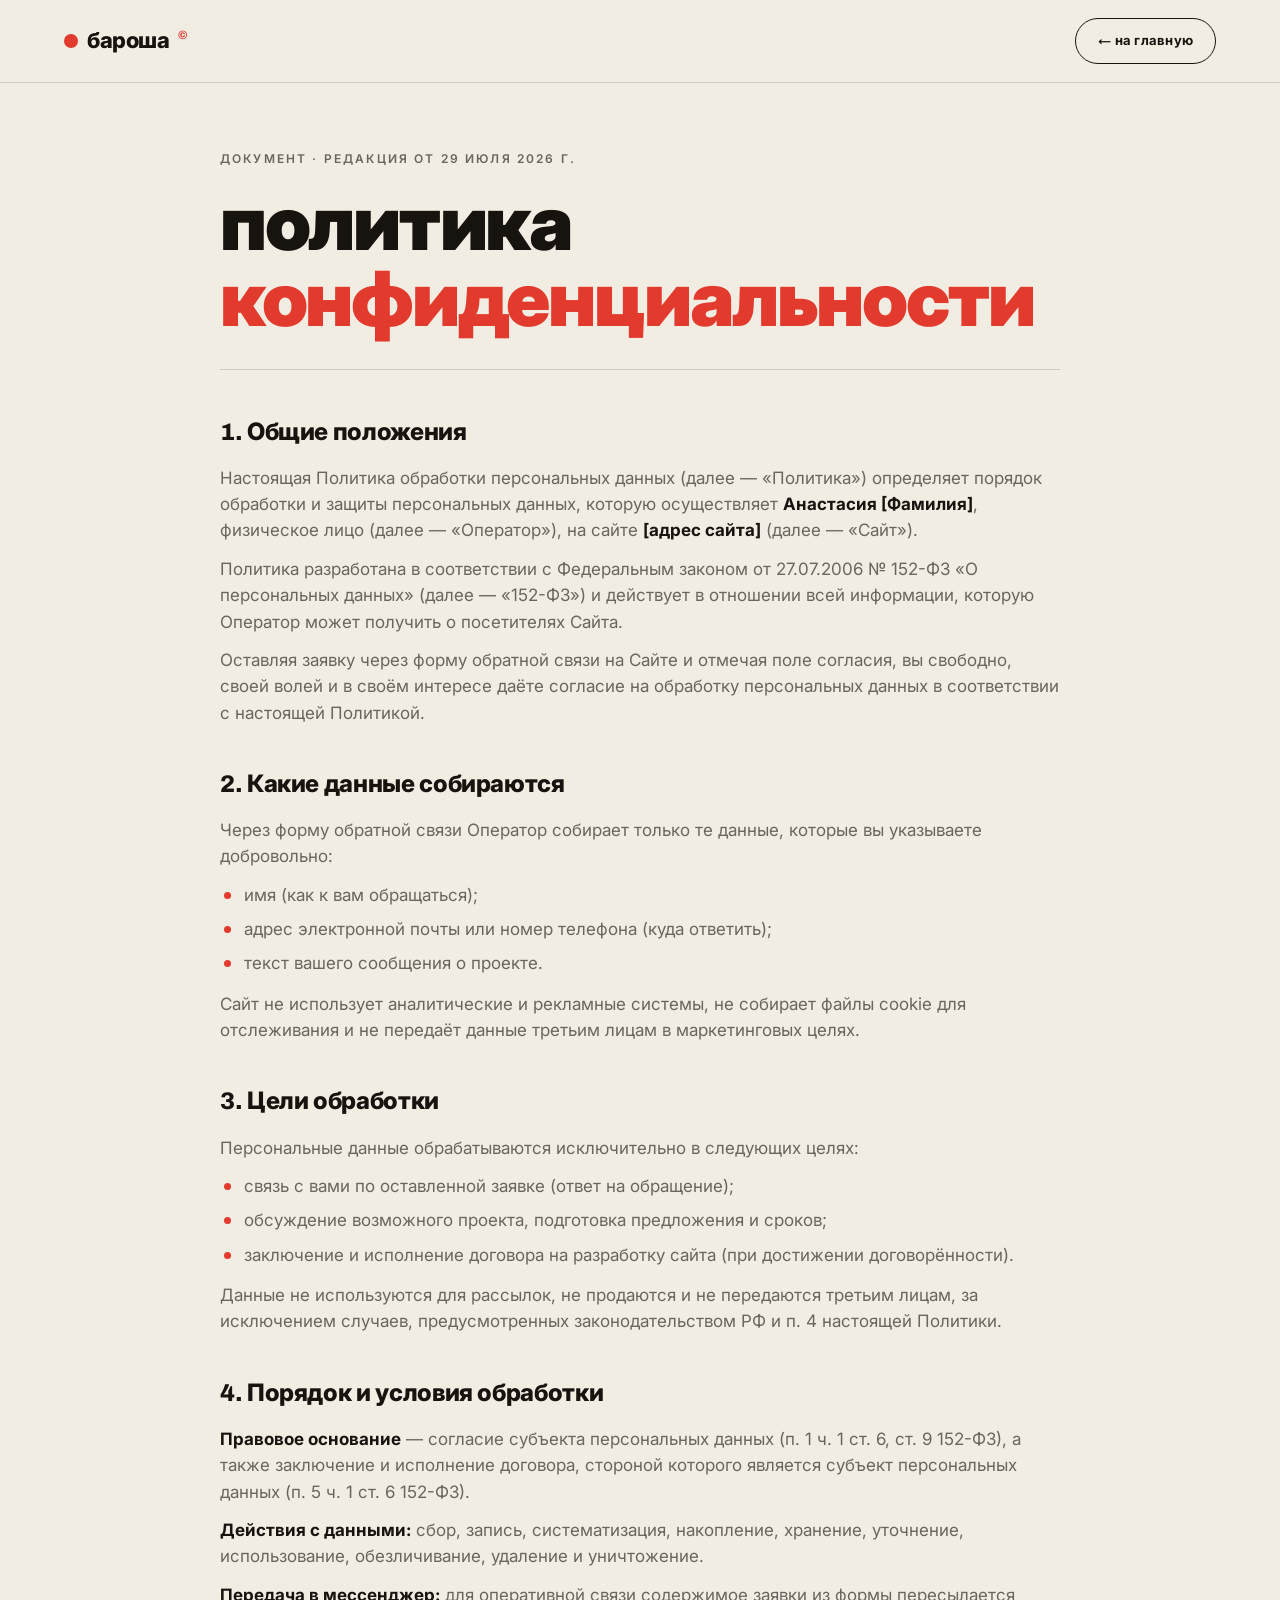
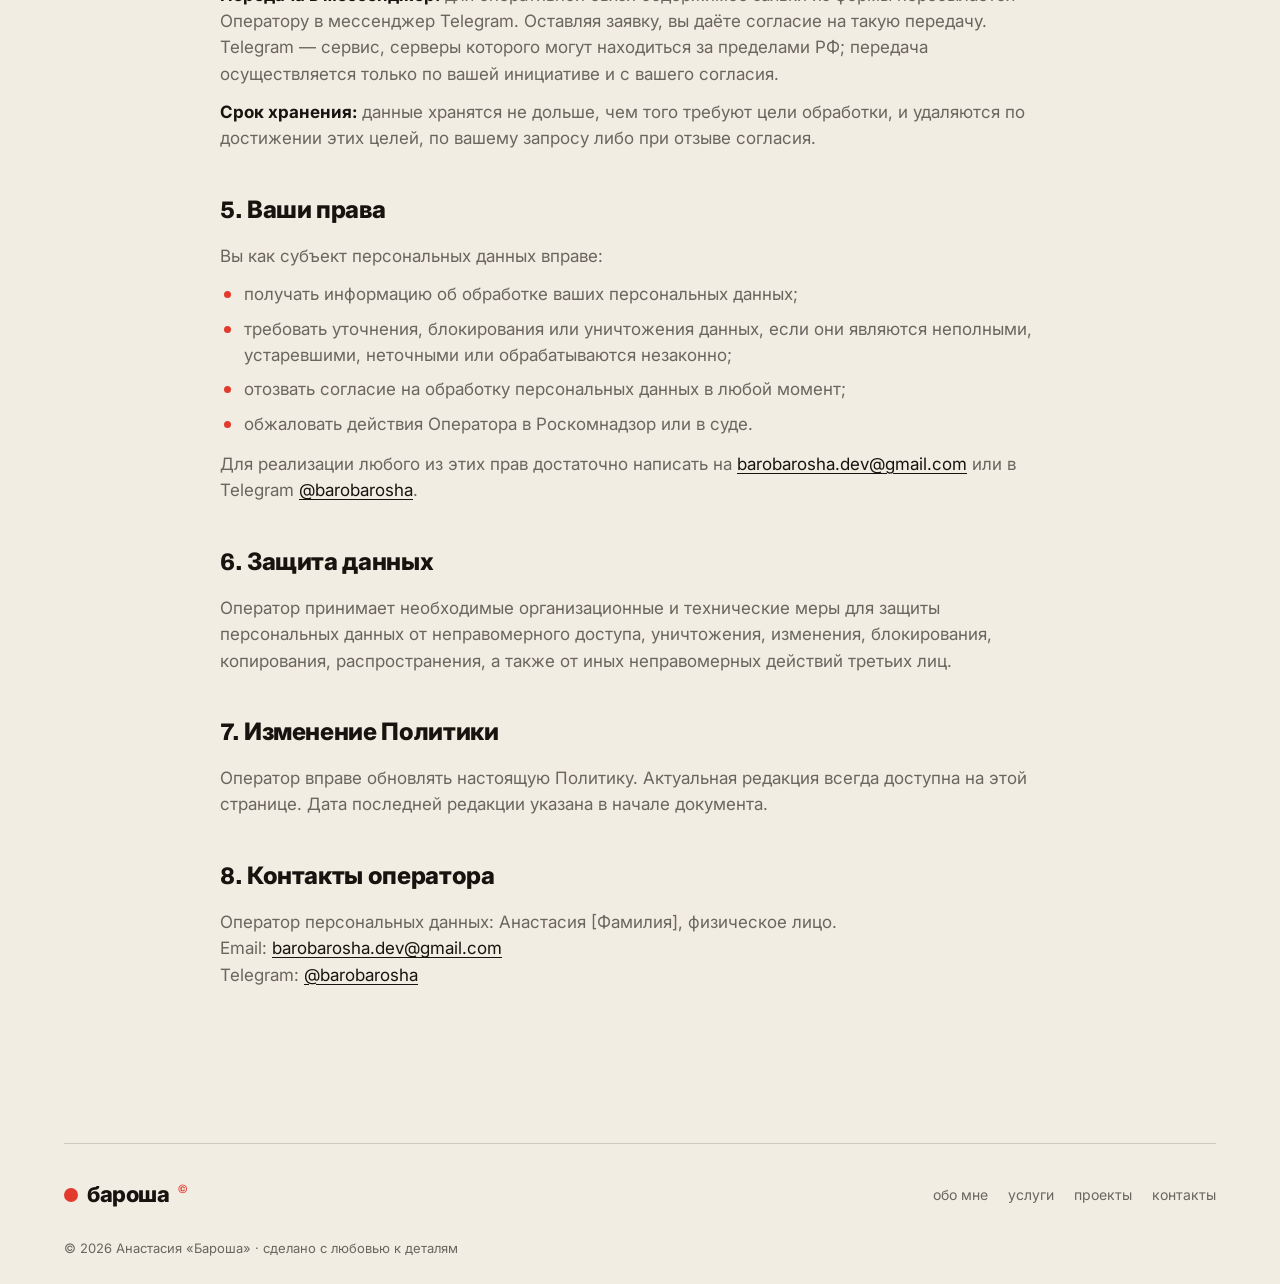
==== privacy.html @ 968bc537 "Портфолио Бароши" ====
<!DOCTYPE html>
<html lang="ru">
<head>
  <meta charset="UTF-8">
  <meta name="viewport" content="width=device-width, initial-scale=1.0">
  <title>Политика конфиденциальности — Бароша</title>
  <meta name="description" content="Политика обработки персональных данных сайта Анастасии «Бароши» — веб-разработчика. Порядок сбора, хранения и защиты персональных данных по 152-ФЗ.">
  <meta name="robots" content="noindex">
  <link rel="icon" href="data:image/svg+xml,<svg xmlns='http://www.w3.org/2000/svg' viewBox='0 0 100 100'><circle cx='50' cy='50' r='44' fill='%23E23A2D'/></svg>">
  <link rel="preconnect" href="https://fonts.googleapis.com">
  <link rel="preconnect" href="https://fonts.gstatic.com" crossorigin>
  <link href="https://fonts.googleapis.com/css2?family=Archivo:ital,wght@0,400;0,500;0,600;0,700;0,800;0,900;1,700&family=Inter:wght@400;500;600&display=swap" rel="stylesheet">
  <link rel="stylesheet" href="css/style.css">
</head>
<body>

  <header class="header is-scrolled">
    <div class="header__inner">
      <a href="index.html" class="logo" aria-label="На главную">
        <span class="logo__dot"></span>бароша<span class="logo__sup">©</span>
      </a>
      <a href="index.html" class="btn btn--ghost btn--sm header__back">← на главную</a>
    </div>
  </header>

  <main class="legal">
    <div class="legal__inner">
      <p class="legal__eyebrow">документ · редакция от 29 июля 2026 г.</p>
      <h1 class="legal__title">политика <em>конфиденциальности</em></h1>

      <div class="legal__body">

        <section>
          <h2>1. Общие положения</h2>
          <p>
            Настоящая Политика обработки персональных данных (далее — «Политика») определяет порядок
            обработки и защиты персональных данных, которую осуществляет
            <b>Анастасия [Фамилия]</b>, физическое лицо (далее — «Оператор»),
            на сайте <b>[адрес сайта]</b> (далее — «Сайт»).
          </p>
          <p>
            Политика разработана в соответствии с Федеральным законом от 27.07.2006 № 152-ФЗ
            «О персональных данных» (далее — «152-ФЗ») и действует в отношении всей информации,
            которую Оператор может получить о посетителях Сайта.
          </p>
          <p>
            Оставляя заявку через форму обратной связи на Сайте и отмечая поле согласия, вы свободно,
            своей волей и в своём интересе даёте согласие на обработку персональных данных
            в соответствии с настоящей Политикой.
          </p>
        </section>

        <section>
          <h2>2. Какие данные собираются</h2>
          <p>Через форму обратной связи Оператор собирает только те данные, которые вы указываете добровольно:</p>
          <ul>
            <li>имя (как к вам обращаться);</li>
            <li>адрес электронной почты или номер телефона (куда ответить);</li>
            <li>текст вашего сообщения о проекте.</li>
          </ul>
          <p>
            Сайт не использует аналитические и рекламные системы, не собирает файлы cookie
            для отслеживания и не передаёт данные третьим лицам в маркетинговых целях.
          </p>
        </section>

        <section>
          <h2>3. Цели обработки</h2>
          <p>Персональные данные обрабатываются исключительно в следующих целях:</p>
          <ul>
            <li>связь с вами по оставленной заявке (ответ на обращение);</li>
            <li>обсуждение возможного проекта, подготовка предложения и сроков;</li>
            <li>заключение и исполнение договора на разработку сайта (при достижении договорённости).</li>
          </ul>
          <p>
            Данные не используются для рассылок, не продаются и не передаются третьим лицам,
            за исключением случаев, предусмотренных законодательством РФ и п. 4 настоящей Политики.
          </p>
        </section>

        <section>
          <h2>4. Порядок и условия обработки</h2>
          <p>
            <b>Правовое основание</b> — согласие субъекта персональных данных
            (п. 1 ч. 1 ст. 6, ст. 9 152-ФЗ), а также заключение и исполнение договора,
            стороной которого является субъект персональных данных (п. 5 ч. 1 ст. 6 152-ФЗ).
          </p>
          <p>
            <b>Действия с данными:</b> сбор, запись, систематизация, накопление, хранение,
            уточнение, использование, обезличивание, удаление и уничтожение.
          </p>
          <p>
            <b>Передача в мессенджер:</b> для оперативной связи содержимое заявки из формы
            пересылается Оператору в мессенджер Telegram. Оставляя заявку, вы даёте согласие
            на такую передачу. Telegram — сервис, серверы которого могут находиться за пределами РФ;
            передача осуществляется только по вашей инициативе и с вашего согласия.
          </p>
          <p>
            <b>Срок хранения:</b> данные хранятся не дольше, чем того требуют цели обработки,
            и удаляются по достижении этих целей, по вашему запросу либо при отзыве согласия.
          </p>
        </section>

        <section>
          <h2>5. Ваши права</h2>
          <p>Вы как субъект персональных данных вправе:</p>
          <ul>
            <li>получать информацию об обработке ваших персональных данных;</li>
            <li>требовать уточнения, блокирования или уничтожения данных, если они являются
              неполными, устаревшими, неточными или обрабатываются незаконно;</li>
            <li>отозвать согласие на обработку персональных данных в любой момент;</li>
            <li>обжаловать действия Оператора в Роскомнадзор или в суде.</li>
          </ul>
          <p>
            Для реализации любого из этих прав достаточно написать на
            <a href="mailto:barobarosha.dev@gmail.com">barobarosha.dev@gmail.com</a> или
            в Telegram <a href="https://t.me/barobarosha" target="_blank" rel="noopener">@barobarosha</a>.
          </p>
        </section>

        <section>
          <h2>6. Защита данных</h2>
          <p>
            Оператор принимает необходимые организационные и технические меры для защиты
            персональных данных от неправомерного доступа, уничтожения, изменения,
            блокирования, копирования, распространения, а также от иных неправомерных действий
            третьих лиц.
          </p>
        </section>

        <section>
          <h2>7. Изменение Политики</h2>
          <p>
            Оператор вправе обновлять настоящую Политику. Актуальная редакция всегда доступна
            на этой странице. Дата последней редакции указана в начале документа.
          </p>
        </section>

        <section>
          <h2>8. Контакты оператора</h2>
          <p>
            Оператор персональных данных: Анастасия [Фамилия], физическое лицо.<br>
            Email: <a href="mailto:barobarosha.dev@gmail.com">barobarosha.dev@gmail.com</a><br>
            Telegram: <a href="https://t.me/barobarosha" target="_blank" rel="noopener">@barobarosha</a>
          </p>
        </section>

      </div>
    </div>
  </main>

  <footer class="footer">
    <div class="footer__inner">
      <a href="index.html" class="logo logo--foot"><span class="logo__dot"></span>бароша<span class="logo__sup">©</span></a>
      <nav class="footer__nav" aria-label="Навигация в подвале">
        <a href="index.html#about">обо мне</a>
        <a href="index.html#services">услуги</a>
        <a href="index.html#projects">проекты</a>
        <a href="index.html#contacts">контакты</a>
      </nav>
      <div class="footer__meta">
        <span>© 2026 Анастасия «Бароша» · сделано с любовью к деталям</span>
      </div>
    </div>
  </footer>

</body>
</html>
---- css/style.css ----
:root {
  --bg: #F2EDE3;
  --bg-soft: #EAE3D6;
  --ink: #17130E;
  --ink-60: rgba(23, 19, 14, .62);
  --ink-30: rgba(23, 19, 14, .3);
  --line: rgba(23, 19, 14, .16);
  --red: #E23A2D;
  --red-dark: #C42B20;
  --pink: #F3C4CE;
  --pink-soft: #F9E3E8;
  --white: #FFFDF8;
  --font-display: 'Archivo', 'Inter', sans-serif;
  --font-body: 'Inter', sans-serif;
  --radius: 22px;
  --pad: clamp(20px, 5vw, 72px);
  --ease-out: cubic-bezier(.22, 1, .36, 1);
}

* { margin: 0; padding: 0; box-sizing: border-box; }

html { scroll-behavior: smooth; }

body {
  background: var(--bg);
  color: var(--ink);
  font-family: var(--font-body);
  font-size: 17px;
  line-height: 1.55;
  -webkit-font-smoothing: antialiased;
  overflow-x: hidden;
}

::selection { background: var(--red); color: var(--white); }

img { display: block; max-width: 100%; }
a { color: inherit; text-decoration: none; }
ul, ol { list-style: none; }
button { font: inherit; cursor: pointer; background: none; border: none; color: inherit; }

:focus-visible {
  outline: 2px solid var(--red);
  outline-offset: 3px;
  border-radius: 4px;
}

/* ---------- Кастомный курсор ---------- */
.cursor,
.cursor-ring {
  position: fixed;
  top: 0; left: 0;
  pointer-events: none;
  z-index: 9999;
  border-radius: 50%;
  transform: translate(-50%, -50%);
}
.cursor {
  width: 8px; height: 8px;
  background: var(--red);
}
.cursor-ring {
  width: 38px; height: 38px;
  border: 1.5px solid var(--ink-30);
  transition: width .35s var(--ease-out), height .35s var(--ease-out),
              border-color .35s, background .35s;
}
.cursor-ring.is-hover {
  width: 64px; height: 64px;
  border-color: var(--red);
  background: rgba(226, 58, 45, .08);
}
@media (hover: none), (pointer: coarse) {
  .cursor, .cursor-ring { display: none; }
}

/* ---------- Шапка ---------- */
.header {
  position: fixed;
  top: 0; left: 0; right: 0;
  z-index: 100;
  transition: transform .4s var(--ease-out), background .3s, box-shadow .3s;
}
.header.is-scrolled {
  background: rgba(242, 237, 227, .86);
  backdrop-filter: blur(14px);
  -webkit-backdrop-filter: blur(14px);
  box-shadow: 0 1px 0 var(--line);
}
.header.is-hidden { transform: translateY(-100%); }
.header__inner {
  display: flex;
  align-items: center;
  gap: 28px;
  padding: 18px var(--pad);
}
.logo {
  font-family: var(--font-display);
  font-weight: 800;
  font-size: 22px;
  letter-spacing: -.02em;
  display: inline-flex;
  align-items: center;
  gap: 9px;
}
.logo__dot {
  width: 14px; height: 14px;
  background: var(--red);
  border-radius: 50%;
  display: inline-block;
  animation: pulse 3s ease-in-out infinite;
}
@keyframes pulse { 0%,100% { transform: scale(1);} 50% { transform: scale(.72);} }
.logo__sup { font-size: 12px; color: var(--red); transform: translateY(-6px); }

.nav {
  display: flex;
  gap: 26px;
  margin-left: auto;
}
.nav__link {
  font-size: 14px;
  font-weight: 500;
  text-transform: lowercase;
  letter-spacing: .04em;
  position: relative;
  padding: 4px 0;
}
.nav__link::after {
  content: '';
  position: absolute;
  left: 0; bottom: 0;
  width: 100%; height: 2px;
  background: var(--red);
  transform: scaleX(0);
  transform-origin: right;
  transition: transform .4s var(--ease-out);
}
.nav__link:hover::after { transform: scaleX(1); transform-origin: left; }

.header__cta { margin-left: 8px; }

.burger {
  display: none;
  flex-direction: column;
  gap: 6px;
  padding: 10px;
  margin-left: auto;
}
.burger span {
  width: 26px; height: 2px;
  background: var(--ink);
  transition: transform .35s var(--ease-out), opacity .3s;
}
.burger.is-open span:first-child { transform: translateY(4px) rotate(45deg); }
.burger.is-open span:last-child { transform: translateY(-4px) rotate(-45deg); }

.mobile-menu {
  position: fixed;
  inset: 0;
  background: var(--ink);
  color: var(--bg);
  z-index: 90;
  display: flex;
  flex-direction: column;
  justify-content: center;
  padding: var(--pad);
  transform: translateY(-100%);
  transition: transform .55s var(--ease-out);
}
.mobile-menu.is-open { transform: translateY(0); }
.mobile-menu__nav { display: flex; flex-direction: column; gap: 8px; }
.mobile-menu__link {
  font-family: var(--font-display);
  font-size: clamp(38px, 9vw, 64px);
  font-weight: 800;
  letter-spacing: -.03em;
  line-height: 1.15;
  transition: color .3s, transform .3s;
}
.mobile-menu__link:hover { color: var(--red); transform: translateX(12px); }
.mobile-menu__foot {
  margin-top: 48px;
  font-size: 13px;
  letter-spacing: .12em;
  text-transform: uppercase;
  color: rgba(242, 237, 227, .5);
}

/* ---------- Кнопки ---------- */
.btn {
  display: inline-flex;
  align-items: center;
  gap: 10px;
  font-family: var(--font-display);
  font-weight: 700;
  font-size: 15px;
  letter-spacing: .02em;
  padding: 16px 30px;
  border-radius: 999px;
  border: 1.5px solid var(--ink);
  transition: background .3s, color .3s, border-color .3s, transform .3s;
  will-change: transform;
}
.btn--sm { padding: 12px 22px; font-size: 13px; }
.btn--solid { background: var(--ink); color: var(--bg); }
.btn--solid:hover { background: var(--red); border-color: var(--red); color: var(--white); }
.btn--red { background: var(--red); border-color: var(--red); color: var(--white); }
.btn--red:hover { background: var(--red-dark); border-color: var(--red-dark); }
.btn--ghost { background: transparent; color: var(--ink); }
.btn--ghost:hover { background: var(--ink); color: var(--bg); }
.btn--ghost-light { background: transparent; color: var(--bg); border-color: rgba(242,237,227,.6); }
.btn--ghost-light:hover { background: var(--bg); color: var(--ink); border-color: var(--bg); }
.btn__arrow { transition: transform .3s var(--ease-out); }
.btn:hover .btn__arrow { transform: translateX(5px); }

/* ---------- HERO ---------- */
.hero {
  position: relative;
  min-height: 100svh;
  display: flex;
  flex-direction: column;
  justify-content: flex-end;
  padding-top: 110px;
  overflow: hidden;
}
.hero__grid-lines {
  position: absolute;
  inset: 0;
  background-image:
    linear-gradient(to right, var(--line) 1px, transparent 1px);
  background-size: calc(100% / 6) 100%;
  opacity: .35;
  pointer-events: none;
  mask-image: linear-gradient(to bottom, #000 60%, transparent);
  -webkit-mask-image: linear-gradient(to bottom, #000 60%, transparent);
}
.hero__inner {
  position: relative;
  display: grid;
  grid-template-columns: 1.25fr .9fr;
  gap: 40px;
  align-items: center;
  padding: 0 var(--pad);
  flex: 1;
  width: 100%;
  max-width: 1600px;
  margin: 0 auto;
}
.hero__eyebrow {
  display: inline-flex;
  align-items: center;
  gap: 10px;
  font-size: 13px;
  font-weight: 600;
  letter-spacing: .18em;
  text-transform: uppercase;
  color: var(--ink-60);
  margin-bottom: 26px;
}
.status-dot {
  width: 9px; height: 9px;
  border-radius: 50%;
  background: var(--red);
  animation: pulse 2.4s ease-in-out infinite;
}
.hero__title {
  font-family: var(--font-display);
  font-weight: 900;
  font-size: clamp(52px, 9.4vw, 148px);
  line-height: .94;
  letter-spacing: -.035em;
  text-transform: lowercase;
  margin-bottom: 34px;
}
.hero__line { display: block; overflow: hidden; }
.hero__line em { display: inline-block; font-style: normal; will-change: transform; }
.hero__line--red { color: var(--red); }
.hero__star {
  display: inline-block;
  width: .55em; height: .55em;
  color: var(--ink);
  margin-left: .12em;
  animation: spin 9s linear infinite;
}
@keyframes spin { to { transform: rotate(360deg); } }
.hero__sub {
  max-width: 520px;
  font-size: 18px;
  color: var(--ink-60);
  margin-bottom: 38px;
}
.hero__actions { display: flex; flex-wrap: wrap; gap: 14px; margin-bottom: 48px; }
.hero__meta {
  display: flex;
  gap: 40px;
  border-top: 1px solid var(--line);
  padding-top: 22px;
  max-width: 560px;
}
.hero__meta-item { display: flex; flex-direction: column; gap: 2px; }
.hero__meta-item b {
  font-family: var(--font-display);
  font-size: 19px;
  font-weight: 800;
  letter-spacing: -.01em;
}
.hero__meta-item span { font-size: 13px; color: var(--ink-60); }

/* Аватар */
.hero__right { position: relative; display: flex; justify-content: center; }
.avatar-stage {
  position: relative;
  width: min(420px, 90%);
  aspect-ratio: 4 / 5;
}
.avatar-frame {
  position: absolute;
  inset: 0;
  border-radius: 999px 999px var(--radius) var(--radius);
  overflow: hidden;
  background: var(--pink-soft);
  box-shadow: 0 40px 80px -30px rgba(23, 19, 14, .35);
  animation: floaty 6s ease-in-out infinite;
  will-change: transform;
}
.avatar-img {
  width: 100%; height: 100%;
  object-fit: cover;
  object-position: top center;
  transform: scale(1.06);
}
@keyframes floaty {
  0%, 100% { transform: translateY(0) rotate(0deg); }
  33% { transform: translateY(-14px) rotate(-1.2deg); }
  66% { transform: translateY(-6px) rotate(1.2deg); }
}
.avatar-badge {
  position: absolute;
  top: -8px; right: -34px;
  width: 118px; height: 118px;
  animation: spin 14s linear infinite;
  filter: drop-shadow(0 12px 24px rgba(23,19,14,.25));
}
.avatar-badge__bg { fill: var(--red); }
.avatar-badge__text {
  font-family: var(--font-display);
  font-size: 11.5px;
  font-weight: 700;
  letter-spacing: 3.6px;
  fill: var(--white);
  text-transform: uppercase;
}
.avatar-badge__dot { fill: var(--white); }
.avatar-shape {
  position: absolute;
  border-radius: 50%;
  pointer-events: none;
}
.avatar-shape--1 {
  width: 90px; height: 90px;
  left: -46px; bottom: 18%;
  background: var(--pink);
  animation: floaty 7s ease-in-out infinite reverse;
}
.avatar-shape--2 {
  width: 26px; height: 26px;
  left: -18px; top: 16%;
  background: var(--red);
  animation: floaty 5s ease-in-out infinite;
}

/* Бегущая строка */
.marquee {
  position: relative;
  border-top: 1px solid var(--line);
  border-bottom: 1px solid var(--line);
  background: var(--ink);
  color: var(--bg);
  overflow: hidden;
  padding: 16px 0;
  margin-top: 60px;
}
.marquee__track {
  display: flex;
  align-items: center;
  gap: 34px;
  width: max-content;
  animation: marquee 26s linear infinite;
}
.marquee__track span {
  font-family: var(--font-display);
  font-weight: 700;
  font-size: 17px;
  letter-spacing: .08em;
  text-transform: uppercase;
  white-space: nowrap;
}
.marquee__track i { color: var(--red); font-style: normal; font-size: 19px; }
@keyframes marquee { to { transform: translateX(-50%); } }

/* ---------- Секции общее ---------- */
.section { padding: clamp(90px, 12vw, 160px) var(--pad) 0; max-width: 1600px; margin: 0 auto; }
.section__head {
  display: flex;
  align-items: baseline;
  gap: 26px;
  border-bottom: 1px solid var(--line);
  padding-bottom: 26px;
  margin-bottom: clamp(40px, 6vw, 72px);
}
.section__num {
  font-family: var(--font-display);
  font-weight: 800;
  font-size: 15px;
  letter-spacing: .14em;
  color: var(--red);
}
.section__num--light { color: var(--pink); }
.section__title {
  font-family: var(--font-display);
  font-weight: 900;
  font-size: clamp(44px, 7vw, 104px);
  letter-spacing: -.03em;
  line-height: 1;
  text-transform: lowercase;
}
.section__title em { font-style: normal; color: var(--red); }

/* ---------- Обо мне ---------- */
.about__grid {
  display: grid;
  grid-template-columns: 1fr 1.15fr;
  gap: clamp(40px, 6vw, 90px);
}
.about__lead {
  font-family: var(--font-display);
  font-size: clamp(22px, 2.6vw, 30px);
  font-weight: 700;
  line-height: 1.3;
  letter-spacing: -.015em;
  margin-bottom: 24px;
}
.about__lead b { color: var(--red); }
.about__intro p:not(.about__lead) { color: var(--ink-60); max-width: 480px; }
.about__skills { display: flex; flex-direction: column; }
.about-skill {
  display: flex;
  gap: 26px;
  padding: 26px 0;
  border-top: 1px solid var(--line);
  transition: padding-left .4s var(--ease-out);
}
.about-skill:last-child { border-bottom: 1px solid var(--line); }
.about-skill:hover { padding-left: 14px; }
.about-skill__num {
  font-family: var(--font-display);
  font-weight: 800;
  font-size: 14px;
  color: var(--red);
  padding-top: 4px;
}
.about-skill h3 {
  font-family: var(--font-display);
  font-size: 21px;
  font-weight: 800;
  letter-spacing: -.01em;
  margin-bottom: 6px;
}
.about-skill p { font-size: 15px; color: var(--ink-60); max-width: 520px; }

/* ---------- Услуги ---------- */
.services__grid {
  display: grid;
  grid-template-columns: repeat(4, 1fr);
  gap: 18px;
}
.service-card {
  position: relative;
  border: 1px solid var(--line);
  border-radius: var(--radius);
  padding: 30px 26px 90px;
  background: var(--white);
  overflow: hidden;
  transition: transform .45s var(--ease-out), box-shadow .45s var(--ease-out), background .35s;
  will-change: transform;
}
.service-card::before {
  content: '';
  position: absolute;
  width: 220px; height: 220px;
  border-radius: 50%;
  background: var(--pink-soft);
  top: -90px; right: -90px;
  transition: transform .5s var(--ease-out), background .35s;
}
.service-card:hover { transform: translateY(-8px); box-shadow: 0 30px 60px -25px rgba(23,19,14,.28); }
.service-card:hover::before { transform: scale(1.5); }
.service-card--red { background: var(--red); color: var(--white); border-color: var(--red); }
.service-card--red::before { background: rgba(255,255,255,.14); }
.service-card--red .service-card__tag { background: rgba(255,255,255,.16); color: var(--white); }
.service-card--red p { color: rgba(255, 253, 248, .82); }
.service-card--wide { grid-column: span 2; }
.service-card__num {
  font-family: var(--font-display);
  font-size: 13px;
  font-weight: 800;
  letter-spacing: .12em;
  opacity: .55;
  display: block;
  margin-bottom: 46px;
}
.service-card h3 {
  font-family: var(--font-display);
  font-size: 24px;
  font-weight: 800;
  letter-spacing: -.015em;
  margin-bottom: 12px;
  position: relative;
}
.service-card p { font-size: 15px; color: var(--ink-60); position: relative; max-width: 400px; }
.service-card__tag {
  position: absolute;
  left: 26px; bottom: 26px;
  font-size: 12px;
  font-weight: 600;
  letter-spacing: .08em;
  text-transform: uppercase;
  background: var(--bg-soft);
  border-radius: 999px;
  padding: 7px 14px;
  color: var(--ink-60);
}

/* ---------- Проекты ---------- */
.filters {
  display: flex;
  flex-wrap: wrap;
  gap: 10px;
  margin-bottom: 44px;
}
.filter-btn {
  font-family: var(--font-display);
  font-weight: 700;
  font-size: 14px;
  padding: 11px 22px;
  border: 1.5px solid var(--line);
  border-radius: 999px;
  transition: background .3s, color .3s, border-color .3s;
  will-change: transform;
}
.filter-btn:hover { border-color: var(--ink); }
.filter-btn.is-active { background: var(--ink); color: var(--bg); border-color: var(--ink); }

.projects__grid {
  display: grid;
  grid-template-columns: repeat(12, 1fr);
  gap: 22px;
  align-items: start;
}
.project-card { border-radius: var(--radius); will-change: transform; }
.project-card:nth-child(1) { grid-column: span 7; }
.project-card:nth-child(2) { grid-column: span 5; margin-top: 80px; }
.project-card:nth-child(3) { grid-column: span 5; margin-top: -40px; }
.project-card:nth-child(4) { grid-column: span 7; margin-top: 40px; }
.project-card.is-hidden { display: none; }

.project-card__link {
  position: relative;
  display: block;
  border-radius: var(--radius);
  overflow: hidden;
  background: var(--white);
  border: 1px solid var(--line);
  transform-style: preserve-3d;
}
.project-card__media { overflow: hidden; aspect-ratio: 16 / 10.5; }
.project-card__media img {
  width: 100%; height: 100%;
  object-fit: cover;
  object-position: top center;
  transition: transform .8s var(--ease-out), filter .5s;
  will-change: transform;
}
.project-card__link:hover .project-card__media img { transform: scale(1.07); }

.project-card__overlay {
  position: absolute;
  inset: 0;
  display: flex;
  flex-direction: column;
  justify-content: flex-end;
  gap: 14px;
  padding: 28px;
  background: linear-gradient(to top, rgba(23,19,14,.72) 0%, rgba(23,19,14,.25) 55%, transparent 100%);
  backdrop-filter: blur(2px);
  color: var(--white);
  opacity: 0;
  transition: opacity .45s;
}
.project-card__link:hover .project-card__overlay,
.project-card__link:focus-visible .project-card__overlay { opacity: 1; }
.project-card__overlay p {
  font-size: 15px;
  line-height: 1.5;
  max-width: 460px;
  background: rgba(255, 253, 248, .12);
  border: 1px solid rgba(255, 253, 248, .25);
  backdrop-filter: blur(12px);
  -webkit-backdrop-filter: blur(12px);
  border-radius: 14px;
  padding: 14px 18px;
  transform: translateY(12px);
  transition: transform .45s var(--ease-out);
}
.project-card__link:hover .project-card__overlay p { transform: translateY(0); }
.project-card__stack { display: flex; flex-wrap: wrap; gap: 8px; }
.project-card__stack span {
  font-size: 12px;
  font-weight: 600;
  letter-spacing: .06em;
  text-transform: uppercase;
  border: 1px solid rgba(255, 253, 248, .4);
  border-radius: 999px;
  padding: 6px 13px;
  background: rgba(23, 19, 14, .3);
  backdrop-filter: blur(8px);
}

.project-card__info {
  display: grid;
  grid-template-columns: auto 1fr auto;
  align-items: baseline;
  gap: 16px;
  padding: 18px 22px;
}
.project-card__index {
  font-family: var(--font-display);
  font-size: 13px;
  font-weight: 800;
  color: var(--red);
  letter-spacing: .1em;
}
.project-card__info h3 {
  font-family: var(--font-display);
  font-size: clamp(20px, 2vw, 26px);
  font-weight: 800;
  letter-spacing: -.02em;
  text-transform: lowercase;
}
.project-card__type { font-size: 13px; color: var(--ink-60); }
.project-card__arrow {
  position: absolute;
  top: 18px; right: 18px;
  width: 46px; height: 46px;
  display: grid;
  place-items: center;
  background: var(--white);
  border-radius: 50%;
  font-size: 19px;
  box-shadow: 0 8px 20px rgba(23,19,14,.18);
  transition: transform .4s var(--ease-out), background .3s, color .3s;
  transform: translateZ(30px);
}
.project-card__link:hover .project-card__arrow { background: var(--red); color: var(--white); transform: translateZ(30px) rotate(45deg); }

/* Концепт-карточка */
.project-card__concept {
  aspect-ratio: 16 / 10.5;
  background: var(--red);
  color: var(--white);
  display: flex;
  flex-direction: column;
  justify-content: center;
  align-items: center;
  gap: 12px;
  overflow: hidden;
}
.project-card__concept-word {
  font-family: var(--font-display);
  font-weight: 900;
  font-size: clamp(38px, 4.4vw, 64px);
  letter-spacing: -.03em;
  line-height: 1;
  text-transform: lowercase;
  text-align: center;
}
.project-card__concept-sub {
  font-size: 13px;
  letter-spacing: .22em;
  text-transform: uppercase;
  opacity: .75;
}
.project-card--concept .project-card__overlay { background: linear-gradient(to top, rgba(23,19,14,.6), transparent 70%); }

/* CTA-карточка */
.project-card--cta .project-card__link { background: var(--ink); border-color: var(--ink); color: var(--bg); }
.project-card__cta-inner {
  aspect-ratio: 16 / 10.5;
  display: flex;
  flex-direction: column;
  justify-content: center;
  align-items: center;
  gap: 26px;
  text-align: center;
  padding: 30px;
}
.project-card__cta-inner h3 {
  font-family: var(--font-display);
  font-weight: 900;
  font-size: clamp(30px, 3.4vw, 48px);
  letter-spacing: -.03em;
  line-height: 1.05;
  text-transform: lowercase;
}
.project-card__cta-star {
  width: 46px; height: 46px;
  color: var(--red);
  animation: spin 10s linear infinite;
}

/* ---------- Этапы ---------- */
.workflow__wrap { position: relative; }
.workflow__line {
  position: absolute;
  top: 27px; left: 0; right: 0;
  height: 2px;
  background: var(--line);
}
.workflow__line-fill {
  display: block;
  height: 100%;
  width: 100%;
  background: var(--red);
  transform: scaleX(0);
  transform-origin: left;
}
.workflow__list {
  display: grid;
  grid-template-columns: repeat(6, 1fr);
  gap: 26px;
  counter-reset: step;
}
.step { position: relative; padding-top: 0; }
.step__num {
  position: relative;
  z-index: 1;
  display: grid;
  place-items: center;
  width: 56px; height: 56px;
  border-radius: 50%;
  background: var(--bg);
  border: 2px solid var(--ink);
  font-family: var(--font-display);
  font-weight: 900;
  font-size: 20px;
  margin-bottom: 22px;
  transition: background .35s, color .35s, border-color .35s, transform .35s var(--ease-out);
}
.step:hover .step__num {
  background: var(--red);
  border-color: var(--red);
  color: var(--white);
  transform: scale(1.12);
}
.step h3 {
  font-family: var(--font-display);
  font-size: 19px;
  font-weight: 800;
  letter-spacing: -.01em;
  margin-bottom: 8px;
}
.step p { font-size: 14px; color: var(--ink-60); }

/* ---------- Отзывы ---------- */
.reviews__grid {
  display: grid;
  grid-template-columns: repeat(3, 1fr);
  gap: 20px;
}
.review-card {
  border: 1.5px dashed var(--ink-30);
  border-radius: var(--radius);
  padding: 30px 28px;
  display: flex;
  flex-direction: column;
  gap: 20px;
  transition: border-color .3s, background .3s, transform .4s var(--ease-out);
}
.review-card:hover { border-color: var(--red); background: var(--white); transform: translateY(-6px); }
.review-card__avatar {
  width: 56px; height: 56px;
  border-radius: 50%;
  background: var(--bg-soft);
  display: grid;
  place-items: center;
  font-family: var(--font-display);
  font-weight: 900;
  font-size: 22px;
  color: var(--ink-30);
}
.review-card blockquote { font-size: 15px; color: var(--ink-60); line-height: 1.6; flex: 1; }
.review-card figcaption {
  font-size: 12px;
  font-weight: 600;
  letter-spacing: .14em;
  text-transform: uppercase;
  color: var(--ink-30);
}

/* ---------- Контакты ---------- */
.contacts { max-width: none; padding-left: 0; padding-right: 0; }
.contacts__inner {
  background: var(--ink);
  color: var(--bg);
  border-radius: clamp(24px, 4vw, 48px);
  margin: 0 var(--pad);
  padding: clamp(50px, 7vw, 100px) clamp(26px, 6vw, 90px);
  display: grid;
  grid-template-columns: 1fr 1fr;
  gap: clamp(40px, 6vw, 90px);
  position: relative;
  overflow: hidden;
}
.contacts__inner::after {
  content: '';
  position: absolute;
  width: 480px; height: 480px;
  border-radius: 50%;
  background: radial-gradient(circle, rgba(226,58,45,.35), transparent 65%);
  top: -160px; right: -120px;
  pointer-events: none;
}
.contacts__title {
  font-family: var(--font-display);
  font-weight: 900;
  font-size: clamp(48px, 6.4vw, 96px);
  line-height: .98;
  letter-spacing: -.03em;
  text-transform: lowercase;
  margin: 18px 0 26px;
}
.contacts__title em { font-style: normal; color: var(--red); }
.contacts__text { color: rgba(242, 237, 227, .65); max-width: 420px; margin-bottom: 40px; }
.contacts__links { display: flex; flex-direction: column; gap: 14px; }
.contact-link {
  display: flex;
  align-items: center;
  gap: 16px;
  border: 1px solid rgba(242, 237, 227, .2);
  border-radius: 16px;
  padding: 16px 20px;
  transition: border-color .3s, background .3s;
  max-width: 440px;
  will-change: transform;
}
.contact-link:hover { border-color: var(--red); background: rgba(226, 58, 45, .1); }
.contact-link__icon {
  width: 46px; height: 46px;
  flex-shrink: 0;
  display: grid;
  place-items: center;
  background: var(--red);
  border-radius: 50%;
  color: var(--white);
}
.contact-link__icon svg { width: 22px; height: 22px; }
.contact-link__body { display: flex; flex-direction: column; }
.contact-link__body b { font-family: var(--font-display); font-size: 16px; }
.contact-link__body span { font-size: 13px; color: rgba(242, 237, 227, .55); }

.contact-form {
  display: flex;
  flex-direction: column;
  gap: 20px;
  background: rgba(242, 237, 227, .05);
  border: 1px solid rgba(242, 237, 227, .14);
  border-radius: 24px;
  padding: clamp(24px, 3vw, 40px);
  position: relative;
  z-index: 1;
}
.contact-form__field { display: flex; flex-direction: column; gap: 8px; }
.contact-form__field label {
  font-size: 12px;
  font-weight: 600;
  letter-spacing: .16em;
  text-transform: uppercase;
  color: rgba(242, 237, 227, .6);
}
.contact-form__field input,
.contact-form__field textarea {
  font: inherit;
  color: var(--bg);
  background: transparent;
  border: none;
  border-bottom: 1.5px solid rgba(242, 237, 227, .25);
  padding: 10px 2px;
  transition: border-color .3s;
  resize: vertical;
}
.contact-form__field input::placeholder,
.contact-form__field textarea::placeholder { color: rgba(242, 237, 227, .35); }
.contact-form__field input:focus,
.contact-form__field textarea:focus { outline: none; border-color: var(--red); }
.contact-form__field.has-error input,
.contact-form__field.has-error textarea { border-color: var(--red); }
.contact-form__consent {
  display: flex;
  align-items: flex-start;
  gap: 12px;
  font-size: 13px;
  line-height: 1.5;
  color: rgba(242, 237, 227, .6);
  cursor: pointer;
  margin-top: 2px;
}
.contact-form__consent input {
  appearance: none;
  -webkit-appearance: none;
  width: 19px; height: 19px;
  flex-shrink: 0;
  margin-top: 1px;
  border: 1.5px solid rgba(242, 237, 227, .45);
  border-radius: 6px;
  background: transparent;
  cursor: pointer;
  position: relative;
  transition: background .25s, border-color .25s;
}
.contact-form__consent input:checked {
  background: var(--red);
  border-color: var(--red);
}
.contact-form__consent input:checked::after {
  content: '';
  position: absolute;
  left: 5px; top: 2px;
  width: 5px; height: 9px;
  border: solid var(--white);
  border-width: 0 2px 2px 0;
  transform: rotate(45deg);
}
.contact-form__consent a {
  color: var(--pink);
  text-decoration: underline;
  text-underline-offset: 3px;
}
.contact-form__consent a:hover { color: var(--white); }
.contact-form__consent.has-error { color: var(--red); }
.contact-form__consent.has-error input { border-color: var(--red); }

.contact-form__submit { justify-content: center; margin-top: 6px; }
.contact-form__submit:disabled { opacity: .65; cursor: wait; }
.contact-form__note { font-size: 12.5px; color: rgba(242, 237, 227, .45); text-align: center; }
.contact-form__note.is-success { color: #8FE3A0; }

/* ---------- Футер ---------- */
.footer { padding: clamp(70px, 9vw, 120px) var(--pad) 26px; overflow: hidden; }
.footer__inner {
  display: flex;
  flex-wrap: wrap;
  align-items: center;
  gap: 26px;
  border-top: 1px solid var(--line);
  padding-top: 34px;
}
.footer__nav { display: flex; flex-wrap: wrap; gap: 20px; margin-left: auto; font-size: 14px; }
.footer__nav a { color: var(--ink-60); transition: color .3s; }
.footer__nav a:hover { color: var(--red); }
.footer__meta {
  width: 100%;
  display: flex;
  flex-wrap: wrap;
  gap: 14px;
  justify-content: space-between;
  font-size: 13px;
  color: var(--ink-60);
}
.footer__policy { text-decoration: underline; text-underline-offset: 3px; }
.footer__big {
  font-family: var(--font-display);
  font-weight: 900;
  font-size: clamp(90px, 19vw, 300px);
  line-height: .8;
  letter-spacing: -.04em;
  text-align: center;
  color: transparent;
  -webkit-text-stroke: 1.5px var(--ink-30);
  margin-top: 50px;
  user-select: none;
  transform: translateY(18%);
}

/* ---------- Reveal-анимации (начальное состояние) ---------- */
[data-reveal] { opacity: 0; transform: translateY(36px); }
.no-js [data-reveal], .reduced-motion [data-reveal] { opacity: 1; transform: none; }

/* ---------- Адаптив ---------- */
@media (max-width: 1100px) {
  .services__grid { grid-template-columns: repeat(2, 1fr); }
  .service-card--wide { grid-column: span 2; }
  .workflow__list { grid-template-columns: repeat(3, 1fr); row-gap: 48px; }
  .workflow__line { display: none; }
  .project-card:nth-child(1),
  .project-card:nth-child(2),
  .project-card:nth-child(3),
  .project-card:nth-child(4) { grid-column: span 12; margin-top: 0; }
}

@media (max-width: 900px) {
  .nav, .header__cta { display: none; }
  .burger { display: flex; }
  .hero { min-height: auto; padding-top: 120px; }
  .hero__inner { grid-template-columns: 1fr; gap: 60px; padding-bottom: 10px; }
  .hero__right { order: -1; margin-top: 10px; }
  .avatar-stage { width: min(320px, 78%); }
  .avatar-badge { right: -16px; width: 92px; height: 92px; }
  .hero__meta { flex-wrap: wrap; gap: 22px; }
  .about__grid { grid-template-columns: 1fr; }
  .contacts__inner { grid-template-columns: 1fr; }
  .reviews__grid { grid-template-columns: 1fr; }
}

@media (max-width: 620px) {
  body { font-size: 16px; }
  .services__grid { grid-template-columns: 1fr; }
  .service-card--wide { grid-column: span 1; }
  .workflow__list { grid-template-columns: 1fr; }
  .section__head { gap: 14px; }
  .hero__actions .btn { width: 100%; justify-content: center; }
  .project-card__info { grid-template-columns: auto 1fr; }
  .project-card__type { grid-column: 2; }
  .avatar-shape--1 { left: -20px; }
}

/* ---------- Страницы документов (политика) ---------- */
.header__back { margin-left: auto; }
.legal { padding: 150px var(--pad) 0; }
.legal__inner { max-width: 840px; margin: 0 auto; }
.legal__eyebrow {
  font-size: 12px;
  font-weight: 600;
  letter-spacing: .18em;
  text-transform: uppercase;
  color: var(--ink-60);
  margin-bottom: 18px;
}
.legal__title {
  font-family: var(--font-display);
  font-weight: 900;
  font-size: clamp(38px, 6vw, 76px);
  letter-spacing: -.03em;
  line-height: 1;
  text-transform: lowercase;
  border-bottom: 1px solid var(--line);
  padding-bottom: 30px;
  margin-bottom: 44px;
}
.legal__title em { font-style: normal; color: var(--red); }
.legal__body section { margin-bottom: 40px; }
.legal__body h2 {
  font-family: var(--font-display);
  font-weight: 800;
  font-size: 24px;
  letter-spacing: -.015em;
  margin-bottom: 14px;
}
.legal__body p { color: var(--ink-60); margin-bottom: 12px; }
.legal__body ul {
  list-style: none;
  margin: 10px 0 14px;
  display: flex;
  flex-direction: column;
  gap: 8px;
}
.legal__body li { color: var(--ink-60); padding-left: 24px; position: relative; }
.legal__body li::before {
  content: '';
  position: absolute;
  left: 4px; top: 10px;
  width: 7px; height: 7px;
  border-radius: 50%;
  background: var(--red);
}
.legal__body a { color: var(--ink); text-decoration: underline; text-underline-offset: 3px; }
.legal__body a:hover { color: var(--red); }
.legal__body b { color: var(--ink); }

/* ---------- Reduced motion ---------- */
@media (prefers-reduced-motion: reduce) {
  html { scroll-behavior: auto; }
  *, *::before, *::after {
    animation-duration: .01ms !important;
    animation-iteration-count: 1 !important;
    transition-duration: .01ms !important;
  }
}
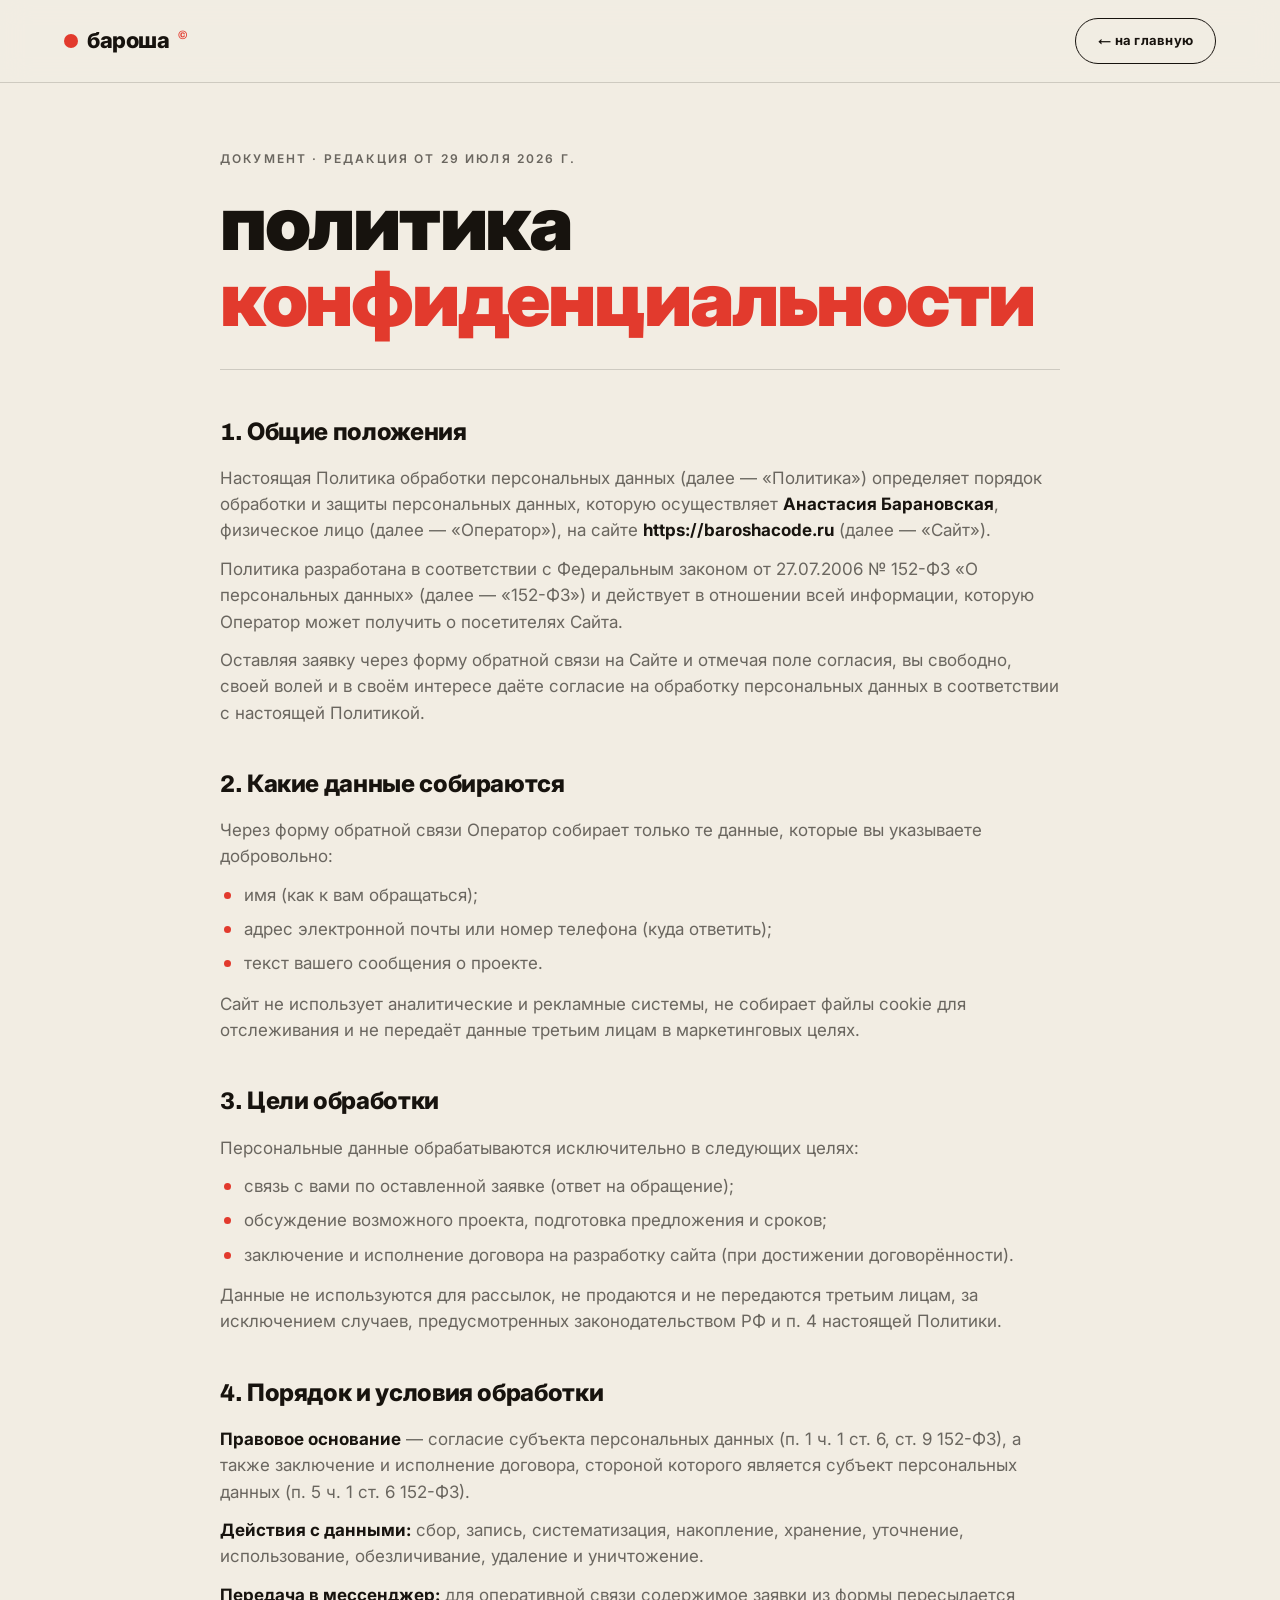
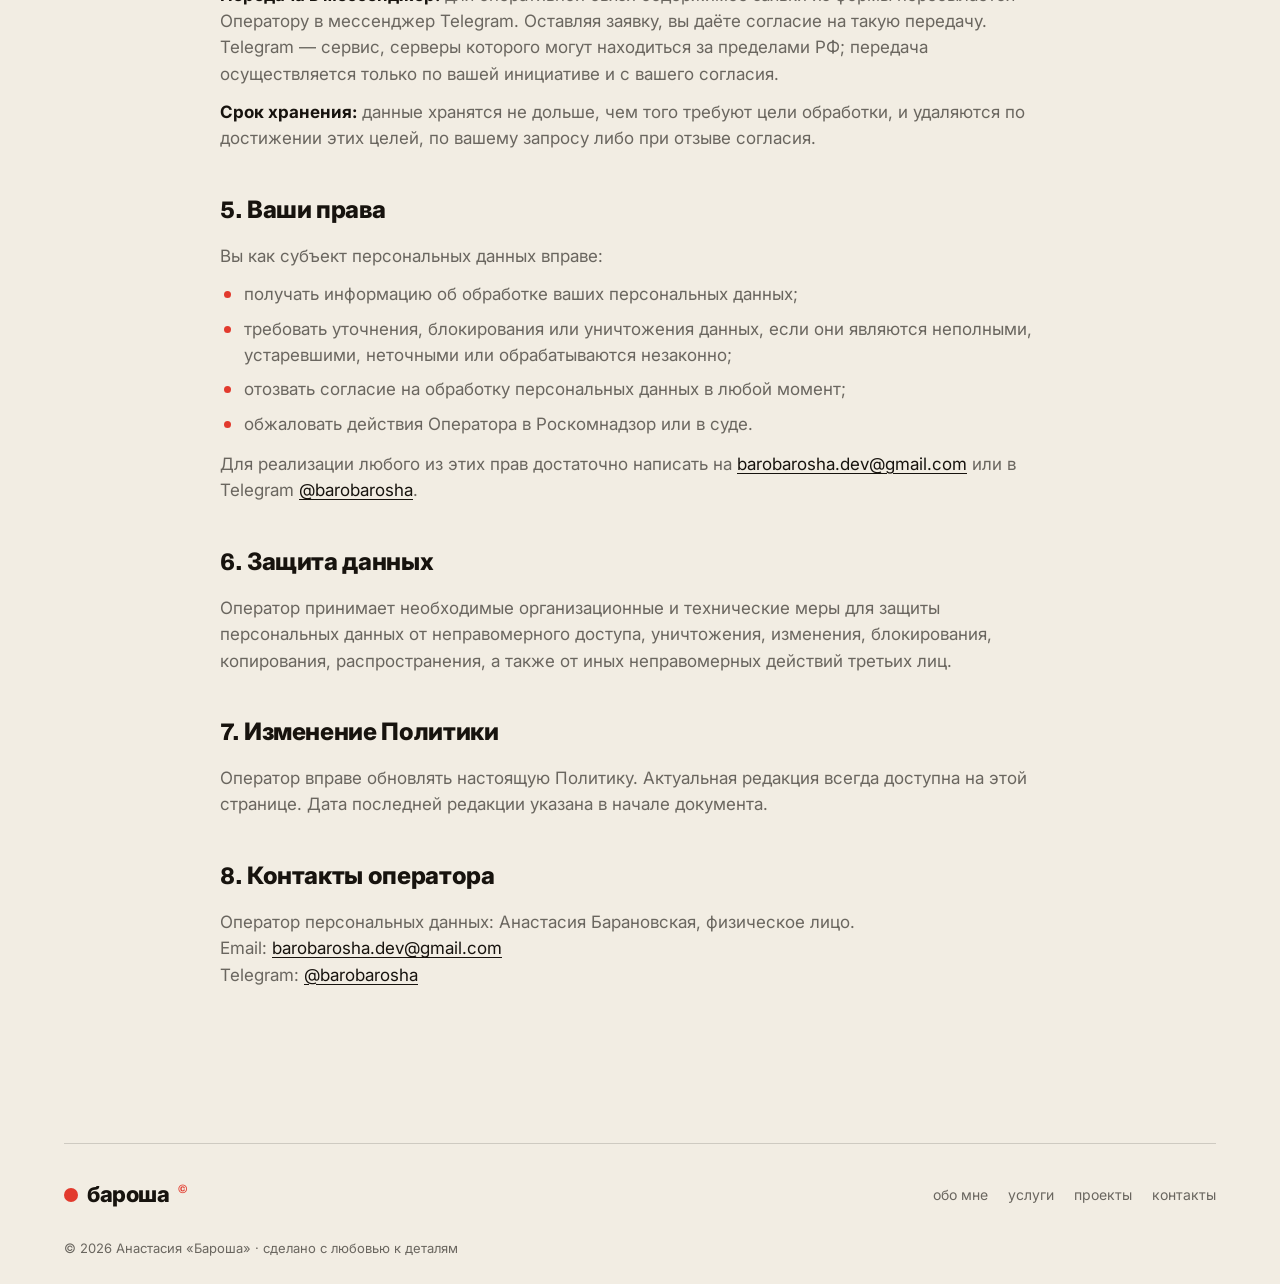
==== commit 39973a93: "Домен baroshacode.ru, услуга мобильных приложений, политика" ====
--- a/privacy.html
+++ b/privacy.html
@@ -35,8 +35,8 @@
           <p>
             Настоящая Политика обработки персональных данных (далее — «Политика») определяет порядок
             обработки и защиты персональных данных, которую осуществляет
-            <b>Анастасия [Фамилия]</b>, физическое лицо (далее — «Оператор»),
-            на сайте <b>[адрес сайта]</b> (далее — «Сайт»).
+            <b>Анастасия Барановская</b>, физическое лицо (далее — «Оператор»),
+            на сайте <b>https://baroshacode.ru</b> (далее — «Сайт»).
           </p>
           <p>
             Политика разработана в соответствии с Федеральным законом от 27.07.2006 № 152-ФЗ
@@ -139,9 +139,9 @@
         <section>
           <h2>8. Контакты оператора</h2>
           <p>
-            Оператор персональных данных: Анастасия [Фамилия], физическое лицо.<br>
+            Оператор персональных данных: Анастасия Барановская, физическое лицо.<br>
             Email: <a href="mailto:barobarosha.dev@gmail.com">barobarosha.dev@gmail.com</a><br>
-            Telegram: <a href="https://t.me/barobarosha" target="_blank" rel="noopener">@barobarosha</a>
+            Telegram: <a href="http://t.me/barobarosha" target="_blank" rel="noopener">@barobarosha</a>
           </p>
         </section>
 
--- a/css/style.css
+++ b/css/style.css
@@ -1,3 +1,8 @@
+/* ============================================
+   БАРОША — портфолио веб-разработчика
+   Editorial / Swiss style: крем, красный, чернила
+   ============================================ */
+
 :root {
   --bg: #F2EDE3;
   --bg-soft: #EAE3D6;
@@ -149,10 +154,21 @@
 .burger span {
   width: 26px; height: 2px;
   background: var(--ink);
-  transition: transform .35s var(--ease-out), opacity .3s;
-}
+  transition: transform .35s var(--ease-out), opacity .3s, background .3s;
+}
+.burger.is-open span { background: var(--bg); }
 .burger.is-open span:first-child { transform: translateY(4px) rotate(45deg); }
 .burger.is-open span:last-child { transform: translateY(-4px) rotate(-45deg); }
+
+/* Шапка поверх открытого мобильного меню */
+body.menu-open .header {
+  background: transparent;
+  backdrop-filter: none;
+  -webkit-backdrop-filter: none;
+  box-shadow: none;
+}
+body.menu-open .logo { color: var(--bg); }
+body.menu-open .logo__sup { color: var(--bg); }
 
 .mobile-menu {
   position: fixed;
@@ -386,6 +402,32 @@
   gap: 34px;
   width: max-content;
   animation: marquee 26s linear infinite;
+  will-change: transform;
+}
+
+/* Статичная строка — только мобилка (тач) */
+.marquee--static { display: none; }
+.marquee__row {
+  display: flex;
+  align-items: center;
+  justify-content: center;
+  flex-wrap: wrap;
+  row-gap: 8px;
+  column-gap: 18px;
+  padding: 0 20px;
+}
+.marquee__row span {
+  font-family: var(--font-display);
+  font-weight: 700;
+  font-size: 12.5px;
+  letter-spacing: .06em;
+  text-transform: uppercase;
+  white-space: nowrap;
+}
+.marquee__row i { color: var(--red); font-style: normal; font-size: 14px; }
+@media (hover: none), (pointer: coarse) {
+  .marquee:not(.marquee--static) { display: none; }
+  .marquee--static { display: block; }
 }
 .marquee__track span {
   font-family: var(--font-display);
@@ -500,6 +542,7 @@
 .service-card--red .service-card__tag { background: rgba(255,255,255,.16); color: var(--white); }
 .service-card--red p { color: rgba(255, 253, 248, .82); }
 .service-card--wide { grid-column: span 2; }
+.service-card--full { grid-column: 1 / -1; }
 .service-card__num {
   font-family: var(--font-display);
   font-size: 13px;
@@ -663,6 +706,24 @@
 }
 .project-card__link:hover .project-card__arrow { background: var(--red); color: var(--white); transform: translateZ(30px) rotate(45deg); }
 
+/* Статичная карточка проекта (без ссылки) */
+.project-card__link--static { cursor: default; }
+
+/* Заполненный отзыв */
+.review-card--filled {
+  border: 1px solid var(--line);
+  background: var(--white);
+  border-style: solid;
+  box-shadow: 0 24px 50px -30px rgba(23, 19, 14, .25);
+}
+.review-card--filled:hover { border-color: var(--red); }
+.review-card__avatar--filled {
+  background: var(--red);
+  color: var(--white);
+}
+.review-card--filled blockquote { color: var(--ink); }
+.review-card--filled figcaption { color: var(--ink-60); }
+
 /* Концепт-карточка */
 .project-card__concept {
   aspect-ratio: 16 / 10.5;
@@ -992,7 +1053,7 @@
 }
 
 /* ---------- Reveal-анимации (начальное состояние) ---------- */
-[data-reveal] { opacity: 0; transform: translateY(36px); }
+[data-reveal] { opacity: 0; transform: translateY(20px); }
 .no-js [data-reveal], .reduced-motion [data-reveal] { opacity: 1; transform: none; }
 
 /* ---------- Адаптив ---------- */
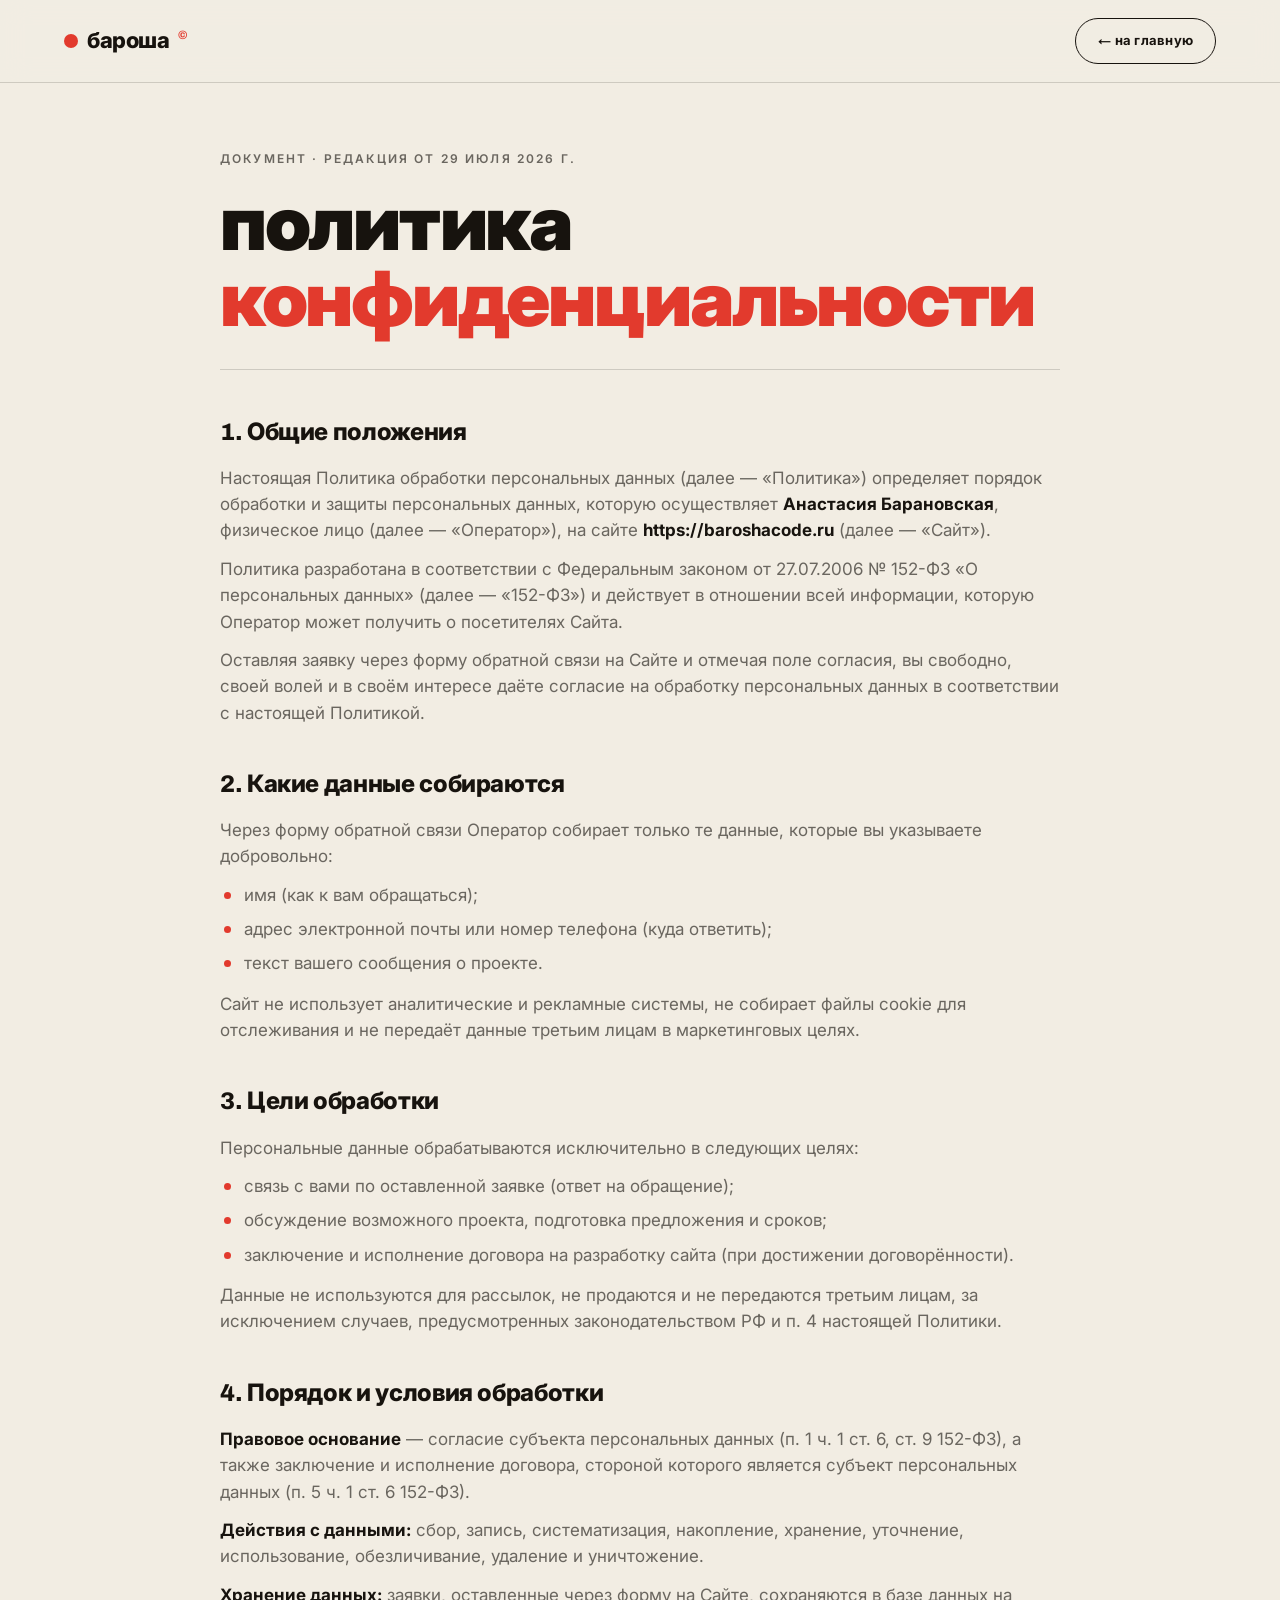
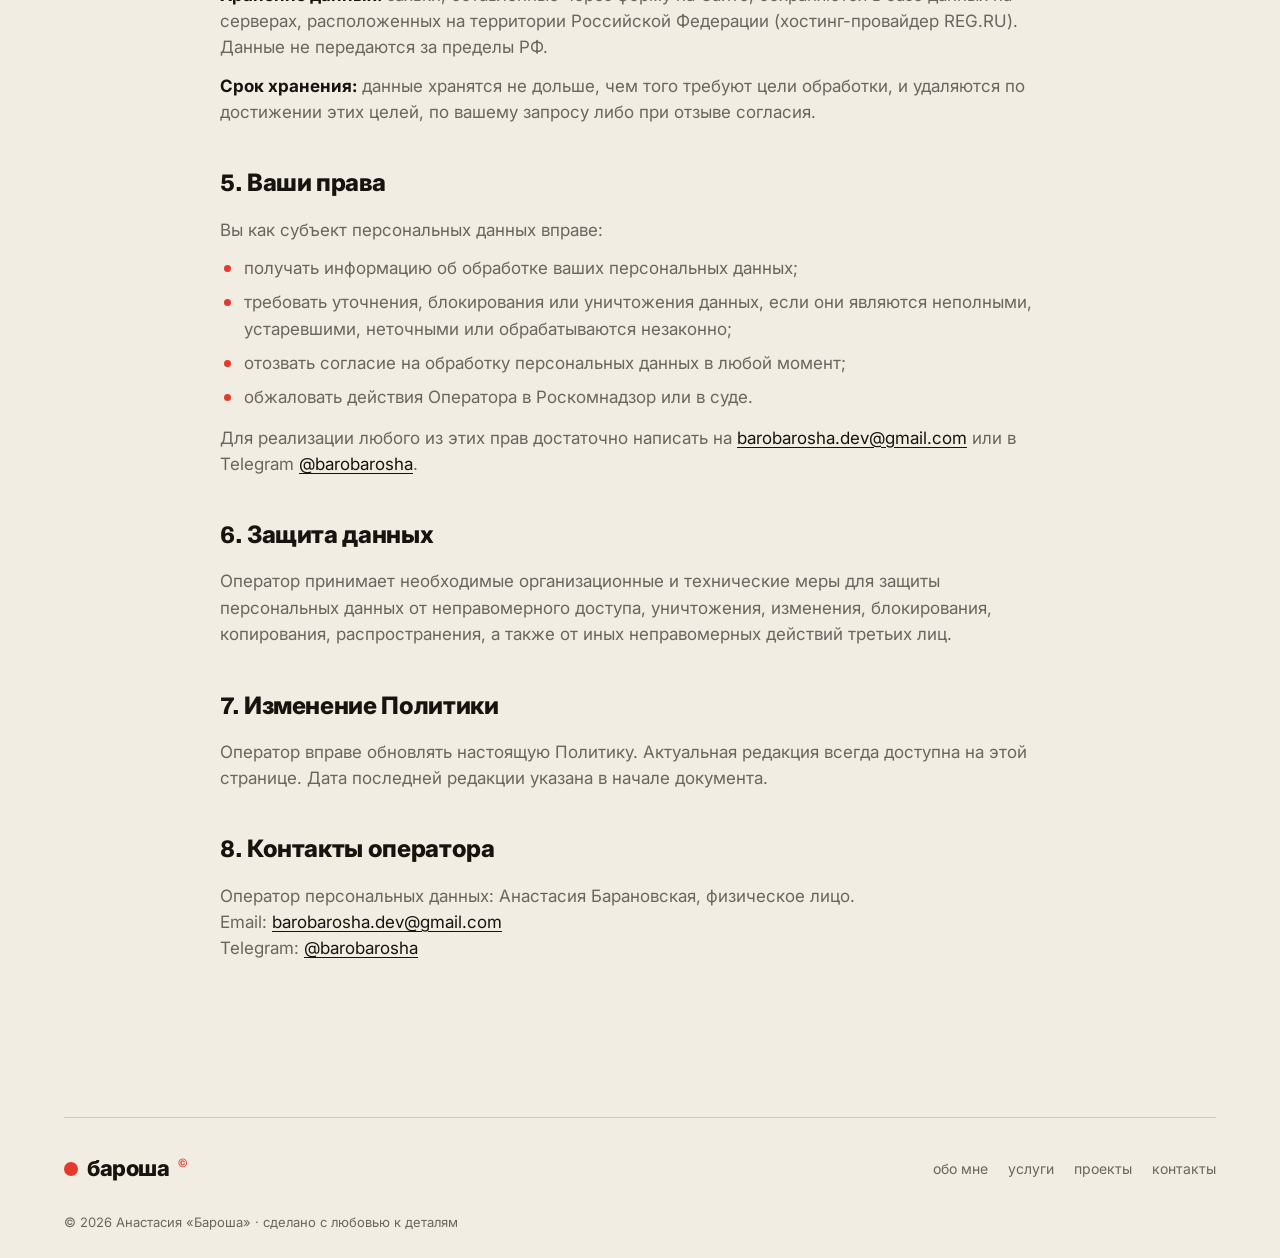
==== commit 71f6d9fe: "Update site: new form backend, privacy, deploy config" ====
--- a/privacy.html
+++ b/privacy.html
@@ -90,10 +90,11 @@
             уточнение, использование, обезличивание, удаление и уничтожение.
           </p>
           <p>
-            <b>Передача в мессенджер:</b> для оперативной связи содержимое заявки из формы
-            пересылается Оператору в мессенджер Telegram. Оставляя заявку, вы даёте согласие
-            на такую передачу. Telegram — сервис, серверы которого могут находиться за пределами РФ;
-            передача осуществляется только по вашей инициативе и с вашего согласия.
+           <p>
+            <b>Хранение данных:</b> заявки, оставленные через форму на Сайте, сохраняются
+            в базе данных на серверах, расположенных на территории Российской Федерации
+            (хостинг-провайдер REG.RU). Данные не передаются за пределы РФ.
+           </p>
           </p>
           <p>
             <b>Срок хранения:</b> данные хранятся не дольше, чем того требуют цели обработки,
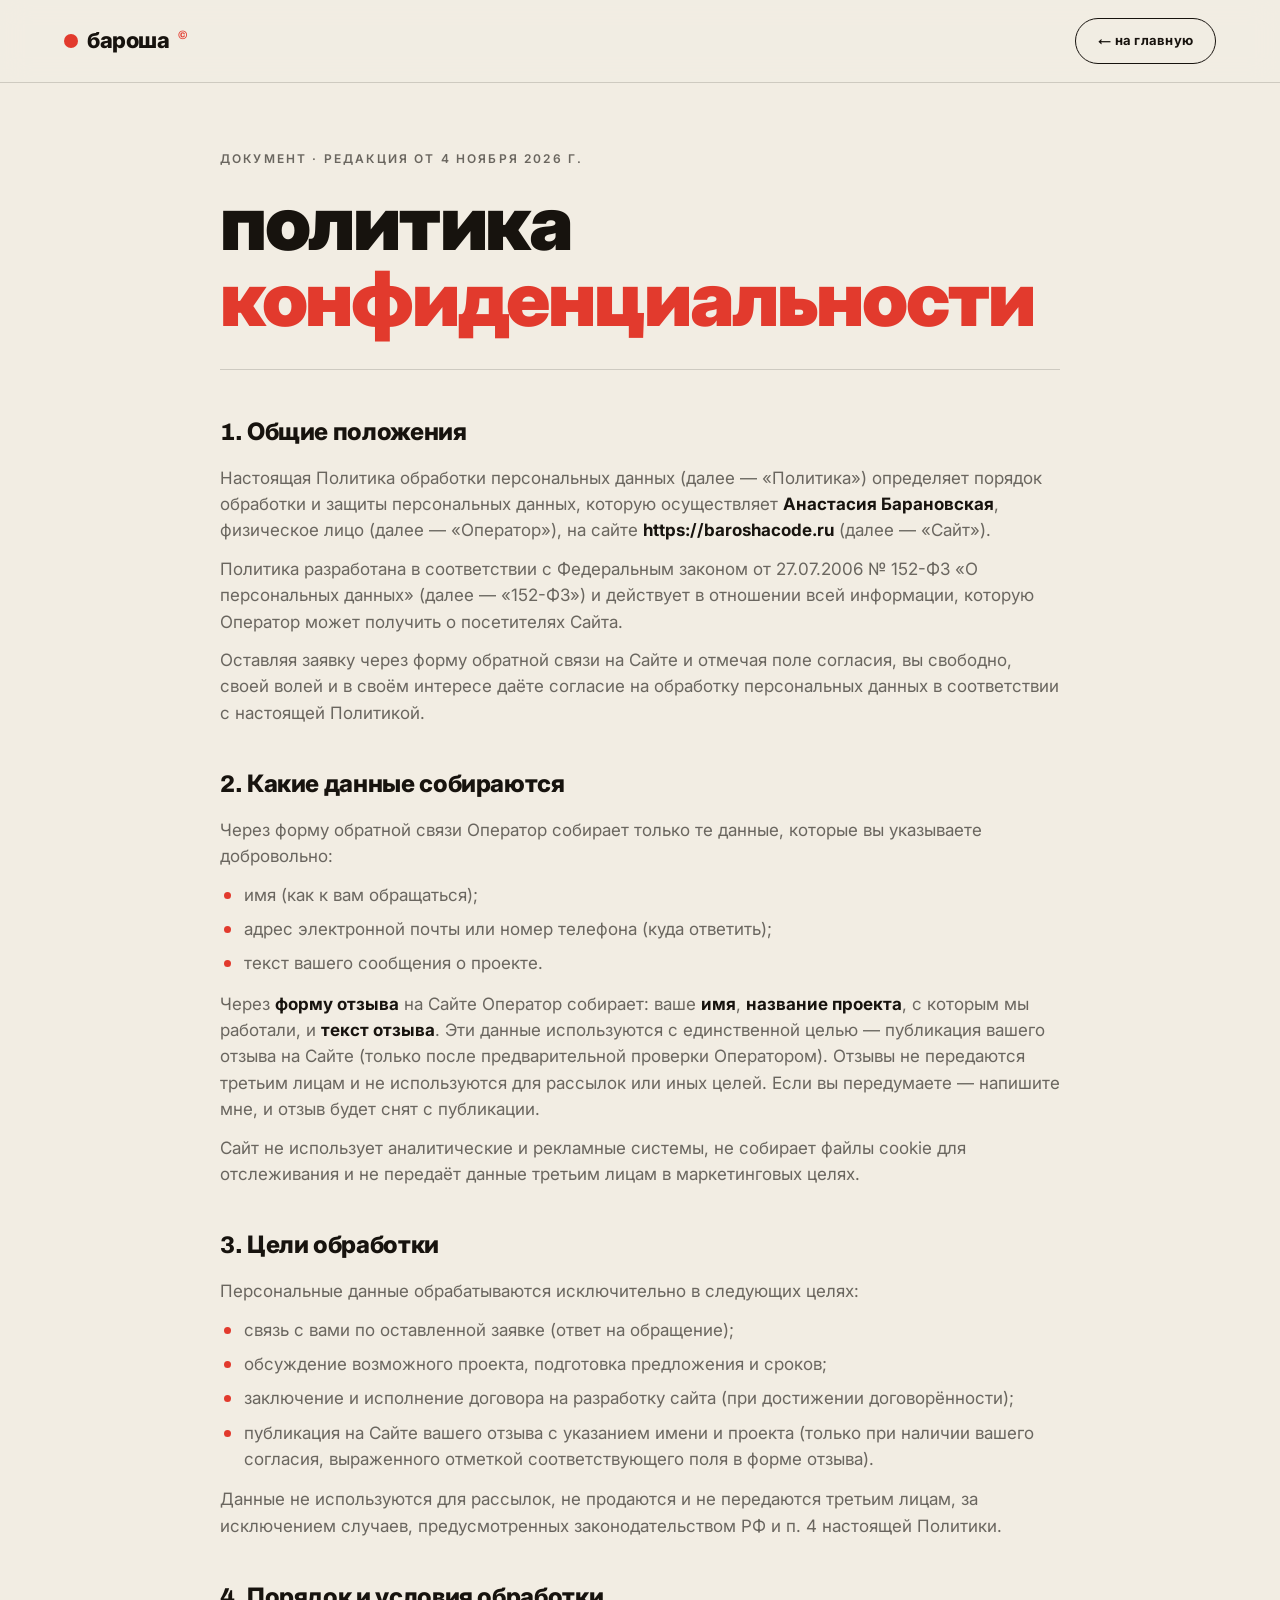
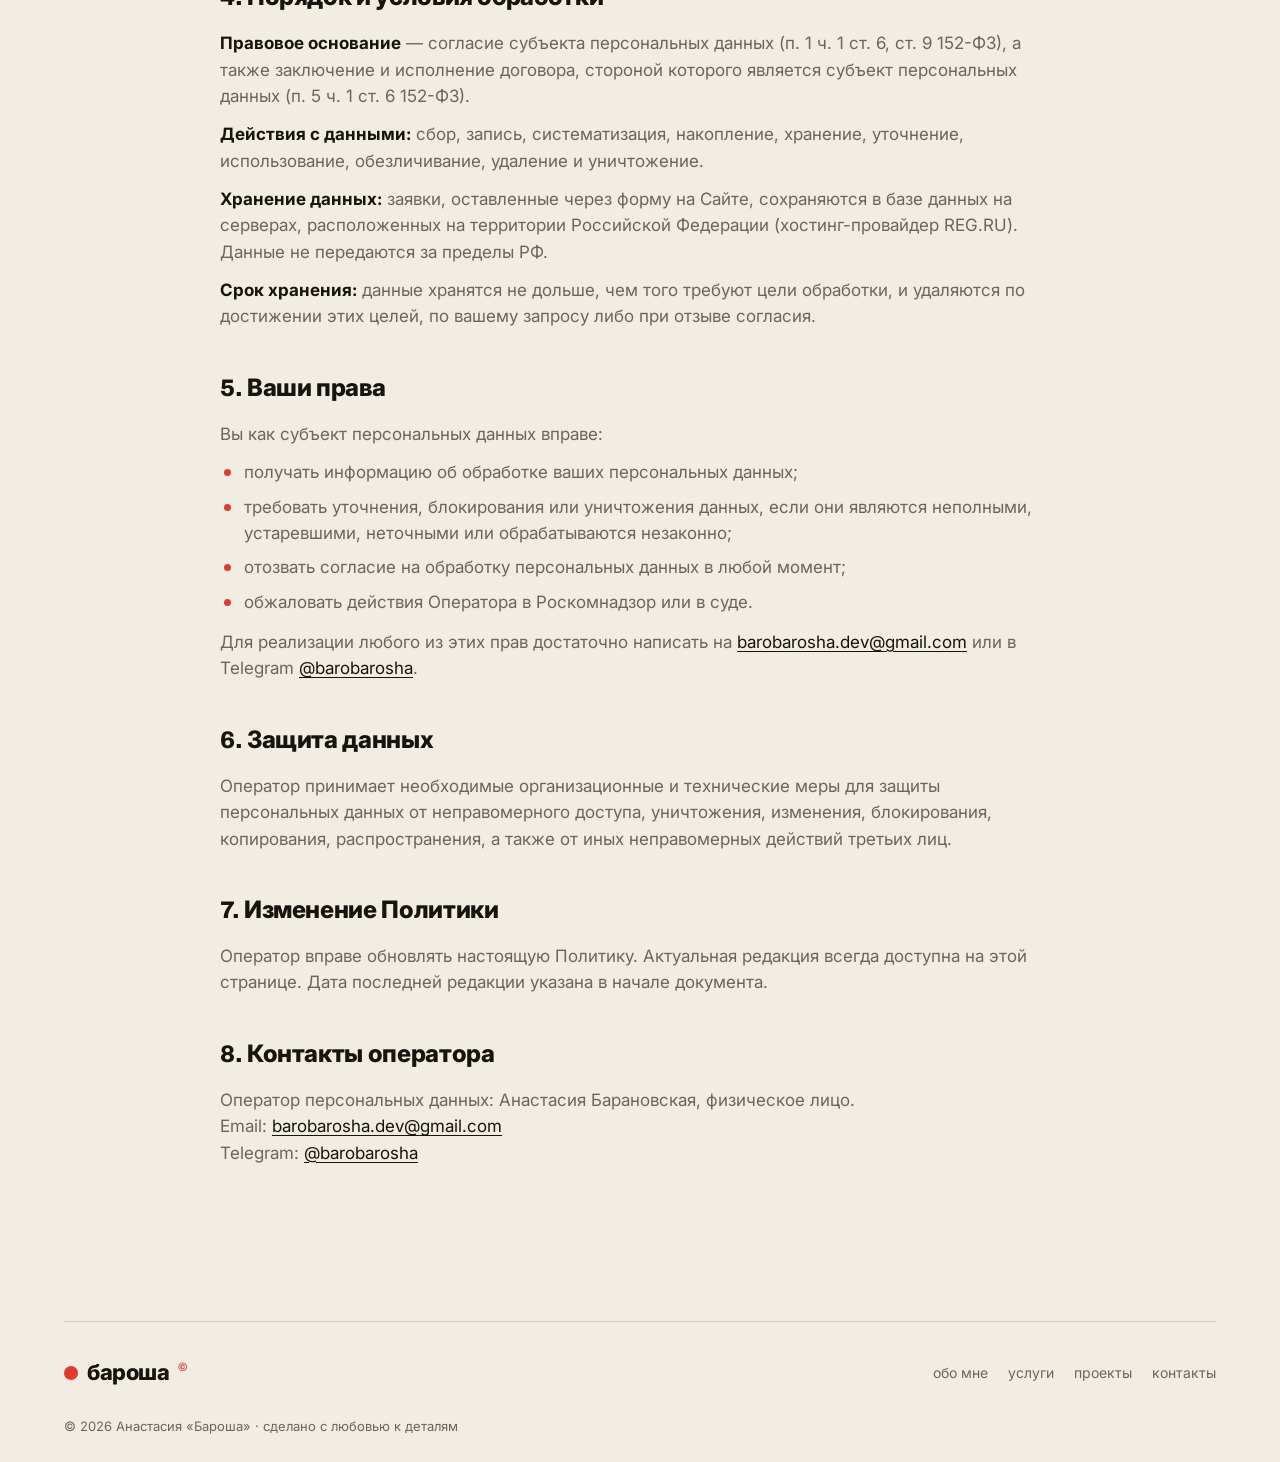
==== commit 1485dcff: "Политика: сбор отзывов, публикация, права" ====
--- a/privacy.html
+++ b/privacy.html
@@ -25,7 +25,7 @@
 
   <main class="legal">
     <div class="legal__inner">
-      <p class="legal__eyebrow">документ · редакция от 29 июля 2026 г.</p>
+      <p class="legal__eyebrow">документ · редакция от 4 ноября 2026 г.</p>
       <h1 class="legal__title">политика <em>конфиденциальности</em></h1>
 
       <div class="legal__body">
@@ -59,6 +59,14 @@
             <li>текст вашего сообщения о проекте.</li>
           </ul>
           <p>
+            Через <b>форму отзыва</b> на Сайте Оператор собирает: ваше <b>имя</b>,
+            <b>название проекта</b>, с которым мы работали, и <b>текст отзыва</b>.
+            Эти данные используются с единственной целью — публикация вашего отзыва на Сайте
+            (только после предварительной проверки Оператором). Отзывы не передаются третьим лицам
+            и не используются для рассылок или иных целей.
+            Если вы передумаете — напишите мне, и отзыв будет снят с публикации.
+          </p>
+          <p>
             Сайт не использует аналитические и рекламные системы, не собирает файлы cookie
             для отслеживания и не передаёт данные третьим лицам в маркетинговых целях.
           </p>
@@ -70,7 +78,9 @@
           <ul>
             <li>связь с вами по оставленной заявке (ответ на обращение);</li>
             <li>обсуждение возможного проекта, подготовка предложения и сроков;</li>
-            <li>заключение и исполнение договора на разработку сайта (при достижении договорённости).</li>
+            <li>заключение и исполнение договора на разработку сайта (при достижении договорённости);</li>
+            <li>публикация на Сайте вашего отзыва с указанием имени и проекта (только при наличии
+              вашего согласия, выраженного отметкой соответствующего поля в форме отзыва).</li>
           </ul>
           <p>
             Данные не используются для рассылок, не продаются и не передаются третьим лицам,
--- a/css/style.css
+++ b/css/style.css
@@ -605,6 +605,8 @@
 .project-card:nth-child(2) { grid-column: span 5; margin-top: 80px; }
 .project-card:nth-child(3) { grid-column: span 5; margin-top: -40px; }
 .project-card:nth-child(4) { grid-column: span 7; margin-top: 40px; }
+.project-card:nth-child(5) { grid-column: span 7; margin-top: -40px; }
+.project-card:nth-child(6) { grid-column: span 5; margin-top: 40px; }
 .project-card.is-hidden { display: none; }
 
 .project-card__link {
@@ -726,6 +728,7 @@
 
 /* Концепт-карточка */
 .project-card__concept {
+  position: relative;
   aspect-ratio: 16 / 10.5;
   background: var(--red);
   color: var(--white);
@@ -735,7 +738,10 @@
   align-items: center;
   gap: 12px;
   overflow: hidden;
-}
+  padding: 24px;
+}
+.project-card--concept .project-card__overlay { padding: 24px; }
+.project-card--concept .project-card__overlay p { max-width: 100%; }
 .project-card__concept-word {
   font-family: var(--font-display);
   font-weight: 900;
@@ -1065,7 +1071,9 @@
   .project-card:nth-child(1),
   .project-card:nth-child(2),
   .project-card:nth-child(3),
-  .project-card:nth-child(4) { grid-column: span 12; margin-top: 0; }
+  .project-card:nth-child(4),
+  .project-card:nth-child(5),
+  .project-card:nth-child(6) { grid-column: span 12; margin-top: 0; }
 }
 
 @media (max-width: 900px) {
